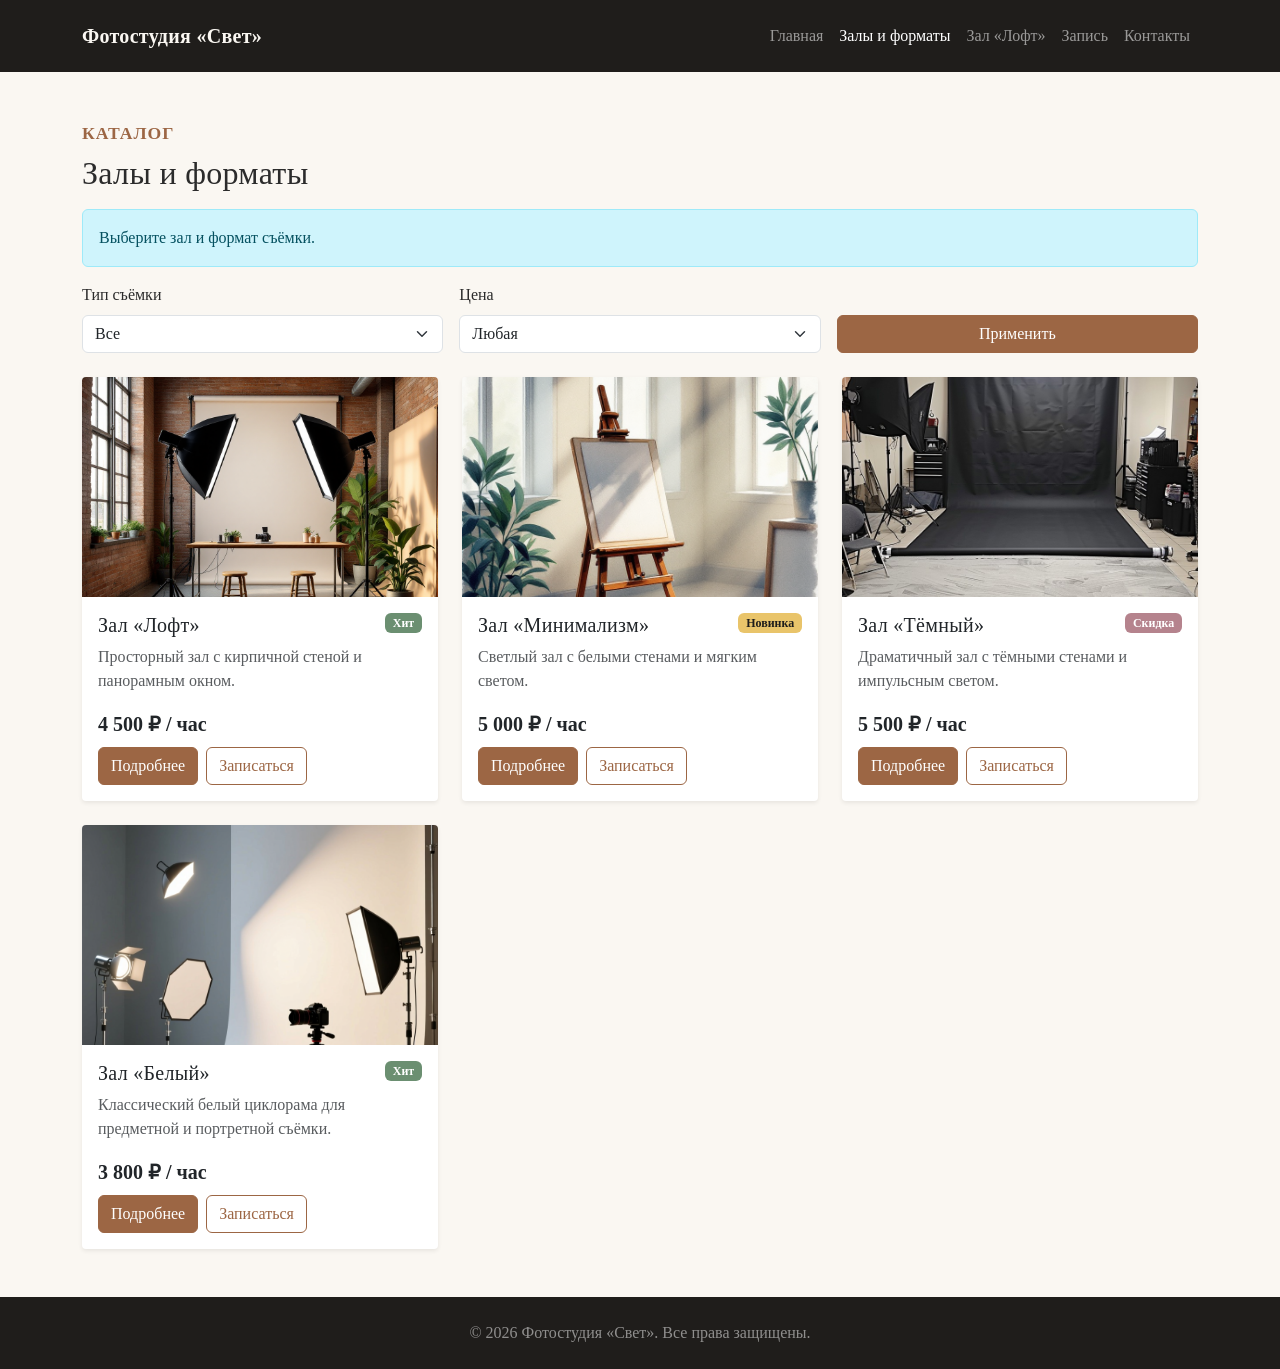
==== catalog.html @ afb3b5ac "feat: complete Bootstrap photo studio project" ====
<!DOCTYPE html>
<html lang="ru">
<head>
    <meta charset="UTF-8">
    <meta name="viewport" content="width=device-width, initial-scale=1.0">
    <title>Залы и форматы — Фотостудия «Свет»</title>
    <link rel="stylesheet" href="vendor/bootstrap/css/bootstrap.min.css">
    <link rel="stylesheet" href="css/custom.css">
</head>
<body>

<nav class="navbar navbar-expand-lg navbar-dark bg-dark py-3">
    <div class="container">
        <a class="navbar-brand" href="index.html">Фотостудия «Свет»</a>
        <button class="navbar-toggler" type="button" data-bs-toggle="collapse" data-bs-target="#mainNavbar">
            <span class="navbar-toggler-icon"></span>
        </button>
        <div class="collapse navbar-collapse" id="mainNavbar">
            <ul class="navbar-nav ms-auto">
                <li class="nav-item"><a class="nav-link" href="index.html">Главная</a></li>
                <li class="nav-item"><a class="nav-link active" href="catalog.html">Залы и форматы</a></li>
                <li class="nav-item"><a class="nav-link" href="product.html">Зал «Лофт»</a></li>
                <li class="nav-item"><a class="nav-link" href="order.html">Запись</a></li>
                <li class="nav-item"><a class="nav-link" href="contacts.html">Контакты</a></li>
            </ul>
        </div>
    </div>
</nav>

<main class="container my-5">
    <p class="section-title">Каталог</p>
    <h1 class="h2 mb-3">Залы и форматы</h1>
    <div class="alert alert-info" role="alert">
        Выберите зал и формат съёмки.
    </div>

    <div class="row g-3 mb-4">
        <div class="col-12 col-md-4">
            <label for="filterType" class="form-label">Тип съёмки</label>
            <select id="filterType" class="form-select">
                <option selected>Все</option>
                <option>Портрет</option>
                <option>Love Story</option>
                <option>Семейная</option>
                <option>Контент</option>
            </select>
        </div>
        <div class="col-12 col-md-4">
            <label for="filterPrice" class="form-label">Цена</label>
            <select id="filterPrice" class="form-select">
                <option selected>Любая</option>
                <option>до 4000 ₽</option>
                <option>4000–6000 ₽</option>
                <option>от 6000 ₽</option>
            </select>
        </div>
        <div class="col-12 col-md-4 d-flex align-items-end">
            <button class="btn btn-primary w-100" type="button">Применить</button>
        </div>
    </div>

    <div class="row g-4">
        <div class="col-12 col-md-6 col-lg-4">
            <div class="card h-100 shadow-sm">
                <img src="images/loft.png" class="card-img-top" alt="Зал Лофт">
                <div class="card-body d-flex flex-column">
                    <div class="d-flex justify-content-between align-items-start mb-2">
                        <h2 class="card-title h5 mb-0">Зал «Лофт»</h2>
                        <span class="badge bg-success">Хит</span>
                    </div>
                    <p class="card-text text-muted">Просторный зал с кирпичной стеной и панорамным окном.</p>
                    <p class="fw-bold fs-5 mt-auto mb-2">4 500 ₽ / час</p>
                    <div class="d-flex gap-2">
                        <a class="btn btn-primary" href="product.html">Подробнее</a>
                        <button class="btn btn-outline-primary" type="button" data-bs-toggle="modal" data-bs-target="#orderModal">Записаться</button>
                    </div>
                </div>
            </div>
        </div>
        <div class="col-12 col-md-6 col-lg-4">
            <div class="card h-100 shadow-sm">
                <img src="images/minimal.png" class="card-img-top" alt="Зал Минимализм">
                <div class="card-body d-flex flex-column">
                    <div class="d-flex justify-content-between align-items-start mb-2">
                        <h2 class="card-title h5 mb-0">Зал «Минимализм»</h2>
                        <span class="badge bg-warning">Новинка</span>
                    </div>
                    <p class="card-text text-muted">Светлый зал с белыми стенами и мягким светом.</p>
                    <p class="fw-bold fs-5 mt-auto mb-2">5 000 ₽ / час</p>
                    <div class="d-flex gap-2">
                        <a class="btn btn-primary" href="product.html">Подробнее</a>
                        <button class="btn btn-outline-primary" type="button" data-bs-toggle="modal" data-bs-target="#orderModal">Записаться</button>
                    </div>
                </div>
            </div>
        </div>
        <div class="col-12 col-md-6 col-lg-4">
            <div class="card h-100 shadow-sm">
                <img src="images/dark.jpg" class="card-img-top" alt="Зал Тёмный">
                <div class="card-body d-flex flex-column">
                    <div class="d-flex justify-content-between align-items-start mb-2">
                        <h2 class="card-title h5 mb-0">Зал «Тёмный»</h2>
                        <span class="badge bg-danger">Скидка</span>
                    </div>
                    <p class="card-text text-muted">Драматичный зал с тёмными стенами и импульсным светом.</p>
                    <p class="fw-bold fs-5 mt-auto mb-2">5 500 ₽ / час</p>
                    <div class="d-flex gap-2">
                        <a class="btn btn-primary" href="product.html">Подробнее</a>
                        <button class="btn btn-outline-primary" type="button" data-bs-toggle="modal" data-bs-target="#orderModal">Записаться</button>
                    </div>
                </div>
            </div>
        </div>
        <div class="col-12 col-md-6 col-lg-4">
            <div class="card h-100 shadow-sm">
                <img src="images/white.png" class="card-img-top" alt="Зал Белый">
                <div class="card-body d-flex flex-column">
                    <div class="d-flex justify-content-between align-items-start mb-2">
                        <h2 class="card-title h5 mb-0">Зал «Белый»</h2>
                        <span class="badge bg-success">Хит</span>
                    </div>
                    <p class="card-text text-muted">Классический белый циклорама для предметной и портретной съёмки.</p>
                    <p class="fw-bold fs-5 mt-auto mb-2">3 800 ₽ / час</p>
                    <div class="d-flex gap-2">
                        <a class="btn btn-primary" href="product.html">Подробнее</a>
                        <button class="btn btn-outline-primary" type="button" data-bs-toggle="modal" data-bs-target="#orderModal">Записаться</button>
                    </div>
                </div>
            </div>
        </div>
    </div>
</main>

<div class="modal fade" id="orderModal" tabindex="-1" aria-labelledby="orderModalLabel" aria-hidden="true">
    <div class="modal-dialog">
        <div class="modal-content">
            <div class="modal-header">
                <h2 class="modal-title h5" id="orderModalLabel">Быстрая запись</h2>
                <button type="button" class="btn-close" data-bs-dismiss="modal" aria-label="Закрыть"></button>
            </div>
            <div class="modal-body">
                <p class="text-muted">Оставьте контактные данные, и мы свяжемся с вами для подтверждения.</p>
                <form>
                    <div class="mb-3">
                        <label for="modal-name" class="form-label">Имя</label>
                        <input id="modal-name" type="text" class="form-control" required>
                    </div>
                    <div class="mb-3">
                        <label for="modal-phone" class="form-label">Телефон</label>
                        <input id="modal-phone" type="tel" class="form-control" required>
                    </div>
                    <div class="form-check mb-3">
                        <input id="modal-agree" class="form-check-input" type="checkbox" required>
                        <label class="form-check-label" for="modal-agree">Согласен на обработку данных</label>
                    </div>
                </form>
            </div>
            <div class="modal-footer">
                <button type="button" class="btn btn-secondary" data-bs-dismiss="modal">Закрыть</button>
                <button type="button" class="btn btn-primary">Отправить</button>
            </div>
        </div>
    </div>
</div>

<footer class="bg-dark text-white py-4 mt-5">
    <div class="container text-center">
        <p class="text-center text-white-50 mb-0">© 2026 Фотостудия «Свет». Все права защищены.</p>
    </div>
</footer>

<button id="backToTop" title="Наверх">↑</button>

<script src="vendor/bootstrap/js/bootstrap.bundle.min.js"></script>
<script>
    const backToTop = document.getElementById('backToTop');
    window.addEventListener('scroll', () => {
        backToTop.style.display = window.scrollY > 300 ? 'block' : 'none';
    });
    backToTop.addEventListener('click', () => window.scrollTo({ top: 0, behavior: 'smooth' }));
</script>
</body>
</html>
---- css/custom.css ----
:root {
    --svet-primary: #b08968;
    --svet-dark: #1f1d1b;
    --svet-light: #faf7f2;
    --svet-accent: #9c6644;
}

body {
    min-height: 100vh;
    background-color: var(--svet-light);
    font-family: 'Georgia', 'Times New Roman', serif;
    color: #2b2b2b;
}

h1, h2, h3, h4, h5, .navbar-brand {
    color: var(--svet-dark);
    letter-spacing: 0.3px;
}

.bg-primary { background-color: var(--svet-dark) !important; }
.bg-dark    { background-color: var(--svet-dark) !important; }

.btn-primary {
    background-color: var(--svet-accent);
    border-color: var(--svet-accent);
}
.btn-primary:hover {
    background-color: #7f4f2f;
    border-color: #7f4f2f;
}
.btn-outline-primary {
    color: var(--svet-accent);
    border-color: var(--svet-accent);
}
.btn-outline-primary:hover {
    background-color: var(--svet-accent);
    border-color: var(--svet-accent);
}

.badge.bg-success { background-color: #6b8f71 !important; }
.badge.bg-warning { background-color: #e9c46a !important; color: #1f1d1b !important; }
.badge.bg-danger  { background-color: #b5838d !important; }

.card {
    border: none;
    border-radius: 4px;
    background-color: #fff;
    transition: transform 0.25s ease, box-shadow 0.25s ease;
}
.card:hover {
    transform: translateY(-4px);
    box-shadow: 0 10px 25px rgba(0,0,0,0.1) !important;
}
.card-img-top {
    height: 220px;
    object-fit: cover;
    border-radius: 4px 4px 0 0;
}

.hero-section {
    background-image: linear-gradient(rgba(31,29,27,0.55), rgba(31,29,27,0.55)), url('../images/hero.png');
    background-size: cover;
    background-position: center;
    color: #fff;    
    padding: 130px 0;
}
.hero-section h1 { color: #fff; }

.section-title {
    font-weight: 600;
    letter-spacing: 1px;
    text-transform: uppercase;
    font-size: 1.1rem;
    color: var(--svet-accent);
    margin-bottom: 0.5rem;
}
.section-heading {
    font-size: 2rem;
    margin-bottom: 1.5rem;
}

.feature-icon {
    font-size: 2.4rem;
    color: var(--svet-accent);
    margin-bottom: 1rem;
}

#backToTop {
    position: fixed;
    bottom: 30px;
    right: 30px;
    display: none;
    z-index: 999;
    border-radius: 50%;
    width: 48px;
    height: 48px;
    font-size: 20px;
    background-color: var(--svet-accent);
    border: none;
    color: white;
}
#backToTop:hover { background-color: #7f4f2f; }

.accordion-button:not(.collapsed) {
    background-color: #f1e7dd;
    color: var(--svet-dark);
}

footer a:hover { color: var(--svet-primary) !important; }

.review-card {
    background-color: #fff;
    border-left: 3px solid var(--svet-accent);
    padding: 1.5rem;
    border-radius: 4px;
}

.contact-info p { margin-bottom: 0.4rem; }

.navbar-brand {
    color: #faf7f2 !important;
    font-weight: 600;
}
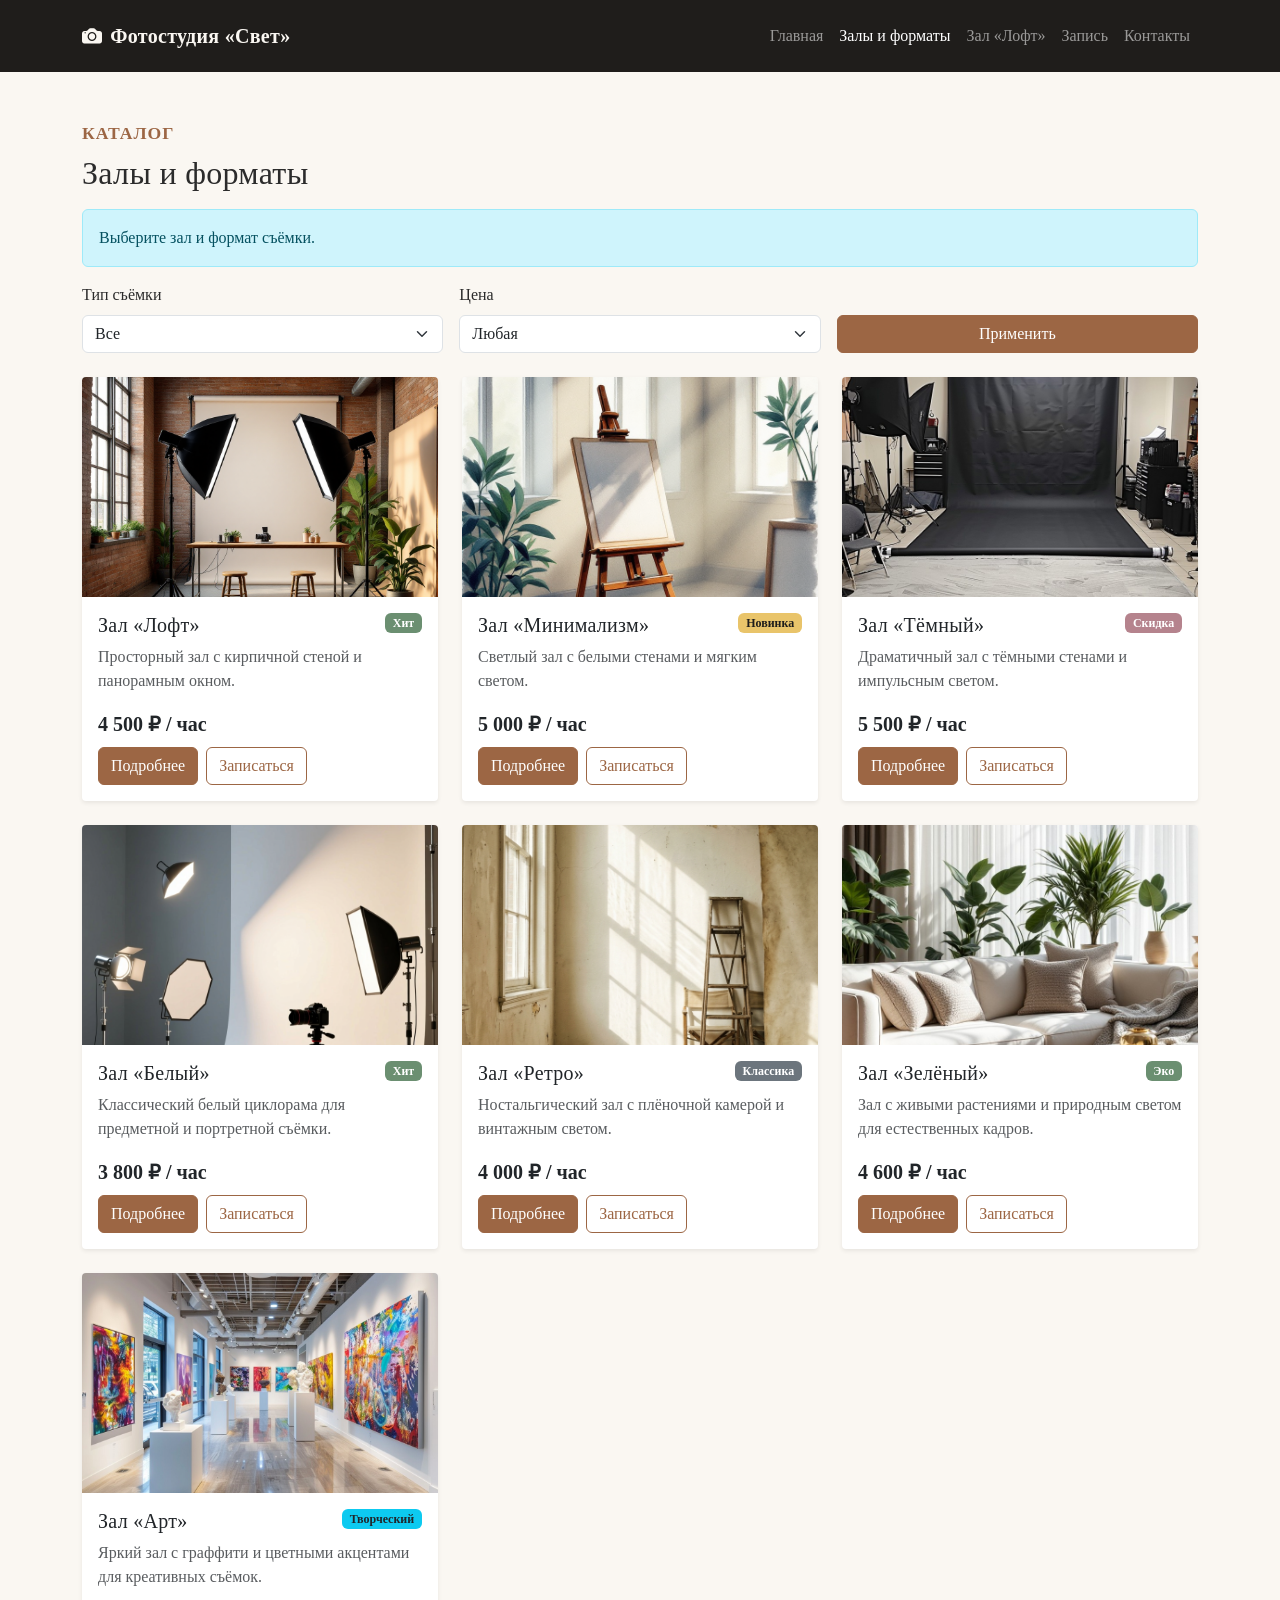
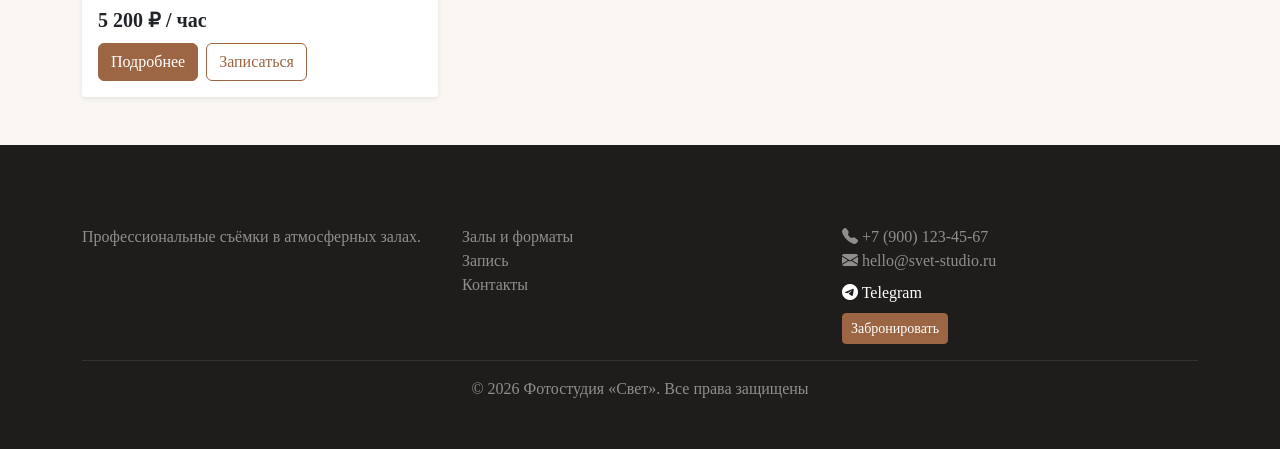
==== commit fad1a3bc: "feat: add 9 rooms, google maps, icons, update nav and footer" ====
--- a/catalog.html
+++ b/catalog.html
@@ -6,12 +6,13 @@
     <title>Залы и форматы — Фотостудия «Свет»</title>
     <link rel="stylesheet" href="vendor/bootstrap/css/bootstrap.min.css">
     <link rel="stylesheet" href="css/custom.css">
+    <link rel="stylesheet" href="https://cdn.jsdelivr.net/npm/bootstrap-icons@1.11.3/font/bootstrap-icons.min.css">
 </head>
 <body>
 
 <nav class="navbar navbar-expand-lg navbar-dark bg-dark py-3">
     <div class="container">
-        <a class="navbar-brand" href="index.html">Фотостудия «Свет»</a>
+        <a class="navbar-brand" href="index.html"><i class="bi bi-camera-fill me-2"></i>Фотостудия «Свет»</a>
         <button class="navbar-toggler" type="button" data-bs-toggle="collapse" data-bs-target="#mainNavbar">
             <span class="navbar-toggler-icon"></span>
         </button>
@@ -128,6 +129,57 @@
                 </div>
             </div>
         </div>
+        <div class="col-12 col-md-6 col-lg-4">
+    <div class="card h-100 shadow-sm">
+        <img src="images/retro.png" class="card-img-top" alt="Зал Ретро">
+        <div class="card-body d-flex flex-column">
+            <div class="d-flex justify-content-between align-items-start mb-2">
+                <h2 class="card-title h5 mb-0">Зал «Ретро»</h2>
+                <span class="badge bg-secondary">Классика</span>
+            </div>
+            <p class="card-text text-muted">Ностальгический зал с плёночной камерой и винтажным светом.</p>
+            <p class="fw-bold fs-5 mt-auto mb-2">4 000 ₽ / час</p>
+            <div class="d-flex gap-2">
+                <a class="btn btn-primary" href="product.html">Подробнее</a>
+                <button class="btn btn-outline-primary" type="button" data-bs-toggle="modal" data-bs-target="#orderModal">Записаться</button>
+            </div>
+        </div>
+    </div>
+</div>
+<div class="col-12 col-md-6 col-lg-4">
+    <div class="card h-100 shadow-sm">
+        <img src="images/green.jpg" class="card-img-top" alt="Зал Зелёный">
+        <div class="card-body d-flex flex-column">
+            <div class="d-flex justify-content-between align-items-start mb-2">
+                <h2 class="card-title h5 mb-0">Зал «Зелёный»</h2>
+                <span class="badge bg-success">Эко</span>
+            </div>
+            <p class="card-text text-muted">Зал с живыми растениями и природным светом для естественных кадров.</p>
+            <p class="fw-bold fs-5 mt-auto mb-2">4 600 ₽ / час</p>
+            <div class="d-flex gap-2">
+                <a class="btn btn-primary" href="product.html">Подробнее</a>
+                <button class="btn btn-outline-primary" type="button" data-bs-toggle="modal" data-bs-target="#orderModal">Записаться</button>
+            </div>
+        </div>
+    </div>
+</div>
+<div class="col-12 col-md-6 col-lg-4">
+    <div class="card h-100 shadow-sm">
+        <img src="images/art.jpg" class="card-img-top" alt="Зал Арт">
+        <div class="card-body d-flex flex-column">
+            <div class="d-flex justify-content-between align-items-start mb-2">
+                <h2 class="card-title h5 mb-0">Зал «Арт»</h2>
+                <span class="badge bg-info text-dark">Творческий</span>
+            </div>
+            <p class="card-text text-muted">Яркий зал с граффити и цветными акцентами для креативных съёмок.</p>
+            <p class="fw-bold fs-5 mt-auto mb-2">5 200 ₽ / час</p>
+            <div class="d-flex gap-2">
+                <a class="btn btn-primary" href="product.html">Подробнее</a>
+                <button class="btn btn-outline-primary" type="button" data-bs-toggle="modal" data-bs-target="#orderModal">Записаться</button>
+            </div>
+        </div>
+    </div>
+</div>  
     </div>
 </main>
 
@@ -163,9 +215,35 @@
     </div>
 </div>
 
-<footer class="bg-dark text-white py-4 mt-5">
-    <div class="container text-center">
-        <p class="text-center text-white-50 mb-0">© 2026 Фотостудия «Свет». Все права защищены.</p>
+<footer class="bg-dark text-white py-5 mt-5">
+    <div class="container">
+        <div class="row g-4">
+            <div class="col-12 col-md-4">
+                <h5>Фотостудия «Свет»</h5>
+                <p class="text-white-50 mb-0">Профессиональные съёмки в атмосферных залах.</p>
+            </div>
+            <div class="col-12 col-md-4">
+                <h5>Навигация</h5>
+                <ul class="list-unstyled">
+                    <li><a class="text-white-50 text-decoration-none" href="catalog.html">Залы и форматы</a></li>
+                    <li><a class="text-white-50 text-decoration-none" href="order.html">Запись</a></li>
+                    <li><a class="text-white-50 text-decoration-none" href="contacts.html">Контакты</a></li>
+                </ul>
+            </div>
+            <div class="col-12 col-md-4">
+                <h5>Контакты</h5>
+                <p class="text-white-50 mb-2">
+                    <i class="bi bi-telephone-fill"></i> +7 (900) 123-45-67<br>
+                    <i class="bi bi-envelope-fill"></i> hello@svet-studio.ru
+                </p>
+                <a href="https://t.me/svet_studio" class="text-white text-decoration-none d-block mb-2">
+                    <i class="bi bi-telegram"></i> Telegram
+                </a>
+                <a href="order.html" class="btn btn-primary btn-sm">Забронировать</a>
+            </div>
+        </div>
+        <hr class="border-secondary">
+        <p class="text-center text-white-50 mb-0">© 2026 Фотостудия «Свет». Все права защищены</p>
     </div>
 </footer>
 
